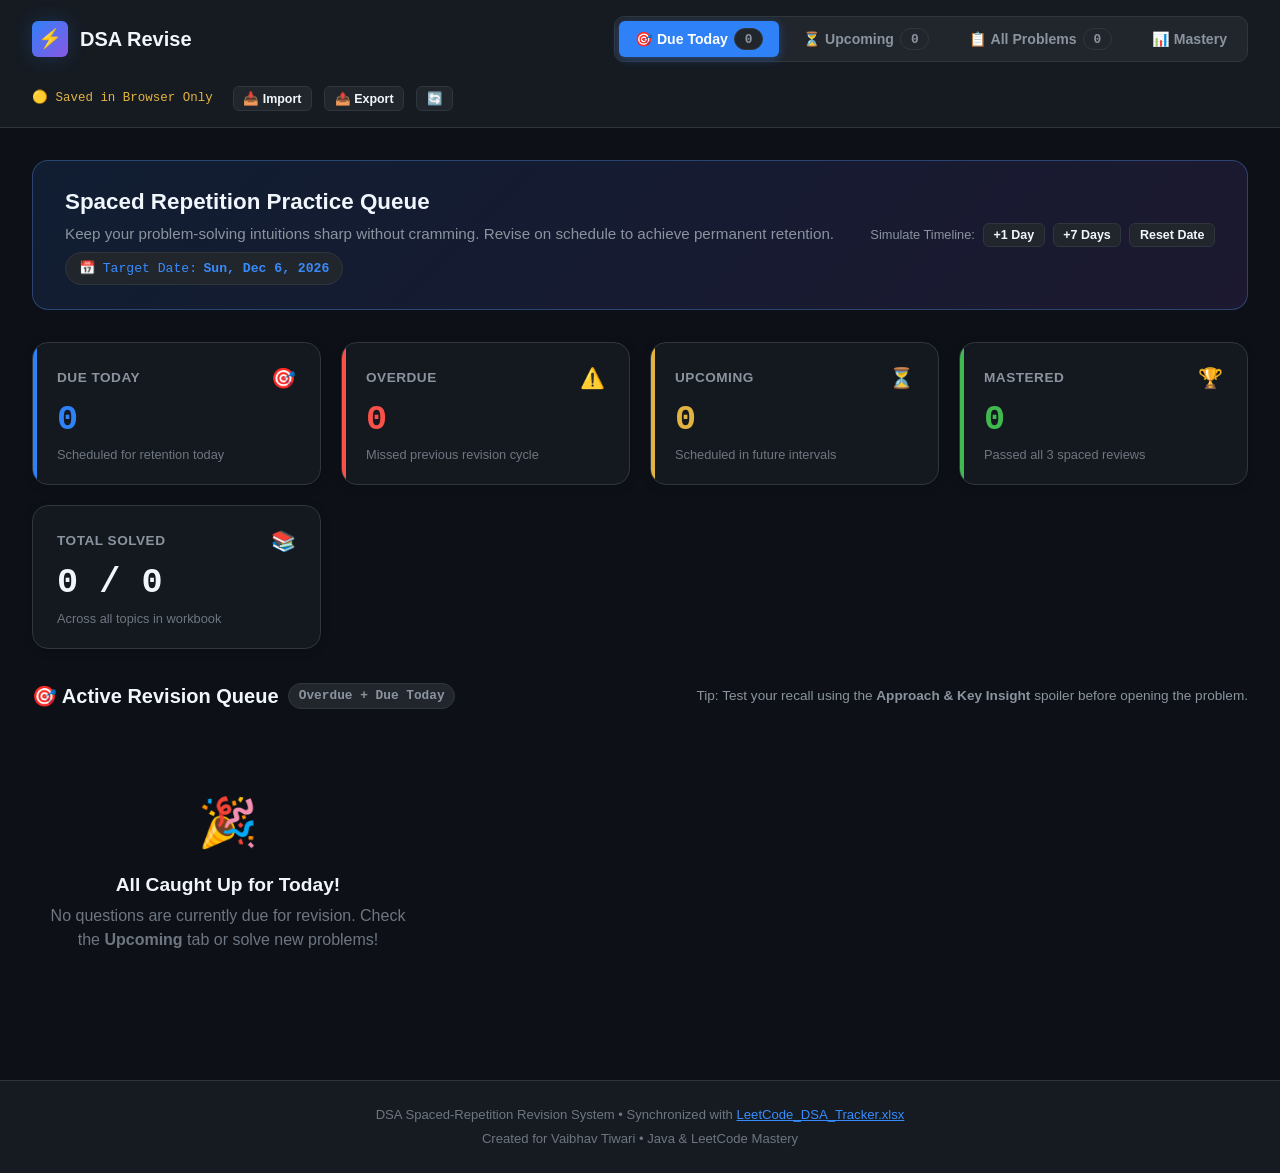
==== docs/index.html @ af5a24bb "Add DSA revision web application and GitHub Pages auto-deploy" ====
<!DOCTYPE html>
<html lang="en">
<head>
  <meta charset="UTF-8">
  <meta name="viewport" content="width=device-width, initial-scale=1.0">
  <title>DSA Revise • Spaced Repetition Practice</title>
  <link rel="stylesheet" href="style.css">
  <link rel="icon" href="data:image/svg+xml,<svg xmlns=%22http://www.w3.org/2000/svg%22 viewBox=%220 0 100 100%22><text y=%22.9em%22 font-size=%2290%22>⚡</text></svg>">
</head>
<body>

  <!-- Top Navigation -->
  <header>
    <div class="nav-container">
      <a href="#" class="brand">
        <div class="brand-icon">⚡</div>
        <span>DSA Revise</span>
      </a>

      <div class="nav-links">
        <button class="nav-btn active" data-tab="today">
          🎯 Due Today <span class="badge-count" id="today-count-badge">0</span>
        </button>
        <button class="nav-btn" data-tab="upcoming">
          ⏳ Upcoming <span class="badge-count" id="upcoming-count-badge">0</span>
        </button>
        <button class="nav-btn" data-tab="all">
          📋 All Problems <span class="badge-count" id="all-count-badge">0</span>
        </button>
        <button class="nav-btn" data-tab="analytics">
          📊 Mastery
        </button>
      </div>

      <div class="nav-actions">
        <span id="save-indicator" style="font-size: 0.78rem; font-family: var(--font-mono); color: var(--accent-green-bright); padding-right: 0.5rem;">🟢 Saved</span>
        <button class="btn btn-sm" id="btn-import-json" title="Import Progress JSON">📥 Import</button>
        <button class="btn btn-sm" id="btn-export-json" title="Export Backup JSON">📤 Export</button>
        <button class="btn btn-sm" id="btn-reset-data" title="Reset to initial Excel dataset" style="color: var(--text-muted);">🔄</button>
      </div>
    </div>
  </header>

  <!-- Main Content -->
  <main>
    <!-- Today Focus Banner -->
    <div class="focus-banner">
      <div class="focus-banner-text">
        <h2>Spaced Repetition Practice Queue</h2>
        <p>Keep your problem-solving intuitions sharp without cramming. Revise on schedule to achieve permanent retention.</p>
        <div class="date-badge">
          📅 Target Date: <strong id="current-date-display">Today</strong>
        </div>
      </div>

      <div style="display: flex; gap: 0.5rem; align-items: center; flex-wrap: wrap;">
        <span style="font-size: 0.8rem; color: var(--text-secondary);">Simulate Timeline:</span>
        <button class="btn btn-sm" id="btn-next-day">+1 Day</button>
        <button class="btn btn-sm" id="btn-next-week">+7 Days</button>
        <button class="btn btn-sm" id="btn-reset-date">Reset Date</button>
      </div>
    </div>

    <!-- Quick Stats Grid -->
    <div class="hero-grid">
      <div class="stat-card due">
        <div class="stat-header">
          <span class="stat-title">Due Today</span>
          <span class="stat-icon">🎯</span>
        </div>
        <div class="stat-value" id="stat-due-today" style="color: var(--accent-blue);">0</div>
        <div class="stat-desc">Scheduled for retention today</div>
      </div>

      <div class="stat-card overdue">
        <div class="stat-header">
          <span class="stat-title">Overdue</span>
          <span class="stat-icon">⚠️</span>
        </div>
        <div class="stat-value" id="stat-overdue" style="color: var(--accent-red-bright);">0</div>
        <div class="stat-desc">Missed previous revision cycle</div>
      </div>

      <div class="stat-card upcoming">
        <div class="stat-header">
          <span class="stat-title">Upcoming</span>
          <span class="stat-icon">⏳</span>
        </div>
        <div class="stat-value" id="stat-upcoming" style="color: var(--accent-orange-bright);">0</div>
        <div class="stat-desc">Scheduled in future intervals</div>
      </div>

      <div class="stat-card mastered">
        <div class="stat-header">
          <span class="stat-title">Mastered</span>
          <span class="stat-icon">🏆</span>
        </div>
        <div class="stat-value" id="stat-mastered" style="color: var(--accent-green-bright);">0</div>
        <div class="stat-desc">Passed all 3 spaced reviews</div>
      </div>

      <div class="stat-card">
        <div class="stat-header">
          <span class="stat-title">Total Solved</span>
          <span class="stat-icon">📚</span>
        </div>
        <div class="stat-value" id="stat-total-solved">0</div>
        <div class="stat-desc">Across all topics in workbook</div>
      </div>
    </div>

    <!-- TAB 1: Due Today Queue -->
    <section id="tab-today" class="tab-content active">
      <div class="section-header">
        <h3 class="section-title">
          <span>🎯 Active Revision Queue</span>
          <span class="badge-count">Overdue + Due Today</span>
        </h3>
        <p style="font-size: 0.85rem; color: var(--text-secondary);">
          Tip: Test your recall using the <strong>Approach & Key Insight</strong> spoiler before opening the problem.
        </p>
      </div>

      <div class="queue-grid" id="today-queue-container">
        <!-- Injected via JavaScript -->
      </div>
    </section>

    <!-- TAB 2: Upcoming Schedule -->
    <section id="tab-upcoming" class="tab-content">
      <div class="section-header">
        <h3 class="section-title">
          <span>⏳ Upcoming Spaced Schedule</span>
          <span class="badge-count">Future Intervals</span>
        </h3>
        <p style="font-size: 0.85rem; color: var(--text-secondary);">
          Sorted by soonest upcoming revision date.
        </p>
      </div>

      <div class="queue-grid" id="upcoming-container">
        <!-- Injected via JavaScript -->
      </div>
    </section>

    <!-- TAB 3: All Problems Table -->
    <section id="tab-all" class="tab-content">
      <div class="section-header">
        <h3 class="section-title">
          <span>📋 All 98 LeetCode Problems</span>
        </h3>
      </div>

      <!-- Filter Controls -->
      <div class="controls-bar">
        <div class="search-wrapper">
          <span class="search-icon">🔍</span>
          <input type="text" id="search-input" class="search-input" placeholder="Search problem name, subtopic, or algorithm...">
        </div>

        <div class="filter-group">
          <select id="filter-topic" class="select-input">
            <option value="ALL">All Topics</option>
          </select>

          <select id="filter-difficulty" class="select-input">
            <option value="ALL">All Difficulties</option>
            <option value="Easy">Easy</option>
            <option value="Medium">Medium</option>
            <option value="Hard">Hard</option>
          </select>

          <select id="filter-status" class="select-input">
            <option value="ALL">All Revision Statuses</option>
            <option value="DUE">Due Today / Overdue</option>
            <option value="UPCOMING">Upcoming</option>
            <option value="MASTERED">Mastered</option>
            <option value="UNSOLVED">Not Solved Yet</option>
          </select>
        </div>
      </div>

      <!-- Table -->
      <div class="table-container">
        <table>
          <thead>
            <tr>
              <th style="width: 50px;">#</th>
              <th>Topic & Concept</th>
              <th>Problem Name</th>
              <th>Difficulty</th>
              <th>Algorithm Used</th>
              <th>Revision Status</th>
              <th>Revision Dates</th>
              <th>Action</th>
            </tr>
          </thead>
          <tbody id="problems-tbody">
            <!-- Injected via JavaScript -->
          </tbody>
        </table>
      </div>
    </section>

    <!-- TAB 4: Analytics -->
    <section id="tab-analytics" class="tab-content">
      <div class="section-header">
        <h3 class="section-title">
          <span>📊 Mastery & Topic Retention Breakdown</span>
        </h3>
      </div>

      <div id="analytics-container">
        <!-- Injected via JavaScript -->
      </div>
    </section>
  </main>

  <!-- Notes Modal -->
  <div class="modal-overlay" id="notes-modal">
    <div class="modal-card">
      <div class="modal-header">
        <h3 id="notes-modal-title">Problem Notes</h3>
        <button class="modal-close">&times;</button>
      </div>
      <div class="modal-body">
        <p style="font-size: 0.85rem; color: var(--text-secondary);">
          Record personal edge cases, key invariants, or time/space intuition:
        </p>
        <textarea id="notes-modal-textarea" class="modal-textarea" placeholder="e.g., Remember to handle single-character strings; uses two pointers from left and right..."></textarea>
        <div style="display: flex; justify-content: flex-end; gap: 0.5rem;">
          <button class="btn btn-primary" id="notes-modal-save">Save Notes</button>
        </div>
      </div>
    </div>
  </div>

  <!-- Import Modal -->
  <div class="modal-overlay" id="import-modal">
    <div class="modal-card">
      <div class="modal-header">
        <h3>Import Progress JSON</h3>
        <button class="modal-close">&times;</button>
      </div>
      <div class="modal-body">
        <p style="font-size: 0.85rem; color: var(--text-secondary);">
          Paste your JSON progress backup or platform export below. It supports both full backup exports and phase progress schemas:
        </p>
        <textarea id="import-textarea" class="modal-textarea" placeholder='{"version": 3, "progress": { ... }}'></textarea>
        <div style="display: flex; justify-content: flex-end; gap: 0.5rem;">
          <button class="btn btn-primary" id="btn-submit-import">Import & Apply</button>
        </div>
      </div>
    </div>
  </div>

  <!-- Footer -->
  <footer>
    <p>
      DSA Spaced-Repetition Revision System • Synchronized with <a href="../LeetCode_DSA_Tracker.xlsx" style="color: var(--accent-blue-hover);">LeetCode_DSA_Tracker.xlsx</a>
    </p>
    <p style="margin-top: 0.3rem; color: var(--text-muted);">
      Created for Vaibhav Tiwari • Java & LeetCode Mastery
    </p>
  </footer>

  <!-- Bundled Problems Dataset & Engine -->
  <script src="problems_data.js"></script>
  <script src="app.js"></script>
</body>
</html>
---- docs/style.css ----
:root {
  --bg-primary: #0d1117;
  --bg-secondary: #161b22;
  --bg-tertiary: #21262d;
  --bg-card: rgba(22, 27, 34, 0.85);
  --border-color: #30363d;
  --border-focus: #58a6ff;
  --text-primary: #f0f6fc;
  --text-secondary: #8b949e;
  --text-muted: #6e7681;
  --accent-blue: #2f81f7;
  --accent-blue-hover: #388bfd;
  --accent-blue-subtle: rgba(56, 139, 253, 0.15);
  --accent-green: #238636;
  --accent-green-bright: #3fb950;
  --accent-green-subtle: rgba(46, 160, 67, 0.15);
  --accent-orange: #d29922;
  --accent-orange-bright: #e3b341;
  --accent-orange-subtle: rgba(210, 153, 34, 0.15);
  --accent-red: #da3633;
  --accent-red-bright: #f85149;
  --accent-red-subtle: rgba(248, 81, 73, 0.15);
  --accent-purple: #8957e5;
  --accent-purple-subtle: rgba(163, 113, 247, 0.15);
  --accent-gold: #f1e05a;
  --radius-sm: 6px;
  --radius-md: 10px;
  --radius-lg: 16px;
  --shadow-sm: 0 2px 8px rgba(0, 0, 0, 0.25);
  --shadow-md: 0 8px 24px rgba(0, 0, 0, 0.35);
  --shadow-glow: 0 0 20px rgba(56, 139, 253, 0.2);
  --font-sans: -apple-system, BlinkMacSystemFont, "Segoe UI", Roboto, "Helvetica Neue", Arial, sans-serif;
  --font-mono: ui-monospace, SFMono-Regular, "SF Mono", Menlo, Consolas, "Liberation Mono", monospace;
}

* {
  box-sizing: border-box;
  margin: 0;
  padding: 0;
}

body {
  background-color: var(--bg-primary);
  color: var(--text-primary);
  font-family: var(--font-sans);
  line-height: 1.5;
  min-height: 100vh;
  display: flex;
  flex-direction: column;
}

/* Header */
header {
  background: var(--bg-secondary);
  border-bottom: 1px solid var(--border-color);
  padding: 1rem 2rem;
  position: sticky;
  top: 0;
  z-index: 100;
  backdrop-filter: blur(12px);
}

.nav-container {
  max-width: 1400px;
  margin: 0 auto;
  display: flex;
  justify-content: space-between;
  align-items: center;
  gap: 1.5rem;
  flex-wrap: wrap;
}

.brand {
  display: flex;
  align-items: center;
  gap: 0.75rem;
  font-size: 1.25rem;
  font-weight: 700;
  color: var(--text-primary);
  text-decoration: none;
}

.brand-icon {
  background: linear-gradient(135deg, #2f81f7, #8957e5);
  width: 36px;
  height: 36px;
  border-radius: var(--radius-sm);
  display: flex;
  align-items: center;
  justify-content: center;
  font-size: 1.2rem;
  box-shadow: var(--shadow-glow);
}

.nav-links {
  display: flex;
  align-items: center;
  gap: 0.5rem;
  background: var(--bg-tertiary);
  padding: 4px;
  border-radius: var(--radius-md);
  border: 1px solid var(--border-color);
}

.nav-btn {
  background: transparent;
  border: none;
  color: var(--text-secondary);
  padding: 0.45rem 1rem;
  border-radius: var(--radius-sm);
  font-weight: 600;
  font-size: 0.88rem;
  cursor: pointer;
  transition: all 0.2s ease;
  display: flex;
  align-items: center;
  gap: 0.4rem;
}

.nav-btn:hover {
  color: var(--text-primary);
}

.nav-btn.active {
  background: var(--accent-blue);
  color: #fff;
  box-shadow: 0 2px 8px rgba(47, 129, 247, 0.4);
}

.nav-actions {
  display: flex;
  align-items: center;
  gap: 0.75rem;
}

.btn {
  background: var(--bg-tertiary);
  color: var(--text-primary);
  border: 1px solid var(--border-color);
  padding: 0.5rem 0.9rem;
  border-radius: var(--radius-sm);
  font-size: 0.88rem;
  font-weight: 600;
  cursor: pointer;
  display: inline-flex;
  align-items: center;
  gap: 0.4rem;
  transition: all 0.2s ease;
  text-decoration: none;
}

.btn:hover {
  background: #30363d;
  border-color: #8b949e;
}

.btn-primary {
  background: var(--accent-blue);
  border-color: rgba(240, 246, 252, 0.1);
  color: #ffffff;
}

.btn-primary:hover {
  background: var(--accent-blue-hover);
}

.btn-success {
  background: var(--accent-green);
  color: #ffffff;
  border-color: transparent;
}

.btn-success:hover {
  background: var(--accent-green-bright);
}

.btn-sm {
  padding: 0.25rem 0.6rem;
  font-size: 0.78rem;
}

/* Layout */
main {
  flex: 1;
  max-width: 1400px;
  width: 100%;
  margin: 0 auto;
  padding: 2rem;
}

/* Stats / Hero Grid */
.hero-grid {
  display: grid;
  grid-template-columns: repeat(auto-fit, minmax(240px, 1fr));
  gap: 1.25rem;
  margin-bottom: 2rem;
}

.stat-card {
  background: var(--bg-card);
  border: 1px solid var(--border-color);
  border-radius: var(--radius-lg);
  padding: 1.25rem 1.5rem;
  position: relative;
  overflow: hidden;
  box-shadow: var(--shadow-sm);
  transition: transform 0.2s ease, border-color 0.2s ease;
}

.stat-card:hover {
  transform: translateY(-2px);
  border-color: #58a6ff;
}

.stat-card::before {
  content: "";
  position: absolute;
  top: 0;
  left: 0;
  width: 4px;
  height: 100%;
}

.stat-card.due::before { background: var(--accent-blue); }
.stat-card.overdue::before { background: var(--accent-red-bright); }
.stat-card.upcoming::before { background: var(--accent-orange-bright); }
.stat-card.mastered::before { background: var(--accent-green-bright); }

.stat-header {
  display: flex;
  justify-content: space-between;
  align-items: center;
  margin-bottom: 0.5rem;
}

.stat-title {
  color: var(--text-secondary);
  font-size: 0.85rem;
  font-weight: 600;
  text-transform: uppercase;
  letter-spacing: 0.5px;
}

.stat-icon {
  font-size: 1.25rem;
}

.stat-value {
  font-size: 2.2rem;
  font-weight: 800;
  line-height: 1.1;
  margin-bottom: 0.35rem;
  font-family: var(--font-mono);
}

.stat-desc {
  color: var(--text-muted);
  font-size: 0.8rem;
}

/* Today Revision Focus Banner */
.focus-banner {
  background: linear-gradient(135deg, rgba(47, 129, 247, 0.12), rgba(137, 87, 229, 0.12));
  border: 1px solid rgba(88, 166, 255, 0.3);
  border-radius: var(--radius-lg);
  padding: 1.5rem 2rem;
  margin-bottom: 2rem;
  display: flex;
  justify-content: space-between;
  align-items: center;
  gap: 1.5rem;
  flex-wrap: wrap;
}

.focus-banner-text h2 {
  font-size: 1.4rem;
  font-weight: 700;
  margin-bottom: 0.25rem;
}

.focus-banner-text p {
  color: var(--text-secondary);
  font-size: 0.95rem;
}

.date-badge {
  display: inline-flex;
  align-items: center;
  gap: 0.4rem;
  background: var(--bg-tertiary);
  border: 1px solid var(--border-color);
  padding: 0.35rem 0.8rem;
  border-radius: 999px;
  font-size: 0.82rem;
  font-family: var(--font-mono);
  color: var(--accent-blue-hover);
  margin-top: 0.4rem;
}

/* Tab Sections */
.tab-content {
  display: none;
}

.tab-content.active {
  display: block;
}

/* Section Header */
.section-header {
  display: flex;
  justify-content: space-between;
  align-items: center;
  margin-bottom: 1.25rem;
  flex-wrap: wrap;
  gap: 1rem;
}

.section-title {
  font-size: 1.25rem;
  font-weight: 700;
  display: flex;
  align-items: center;
  gap: 0.6rem;
}

.badge-count {
  background: var(--bg-tertiary);
  border: 1px solid var(--border-color);
  color: var(--text-secondary);
  font-size: 0.8rem;
  padding: 0.15rem 0.6rem;
  border-radius: 999px;
  font-family: var(--font-mono);
}

/* Filter Controls */
.controls-bar {
  background: var(--bg-secondary);
  border: 1px solid var(--border-color);
  border-radius: var(--radius-md);
  padding: 1rem;
  margin-bottom: 1.5rem;
  display: flex;
  gap: 1rem;
  flex-wrap: wrap;
  align-items: center;
}

.search-wrapper {
  flex: 1;
  min-width: 240px;
  position: relative;
}

.search-input {
  width: 100%;
  background: var(--bg-tertiary);
  border: 1px solid var(--border-color);
  color: var(--text-primary);
  padding: 0.55rem 1rem 0.55rem 2.2rem;
  border-radius: var(--radius-sm);
  font-size: 0.9rem;
  outline: none;
  transition: border-color 0.2s ease;
}

.search-input:focus {
  border-color: var(--border-focus);
}

.search-icon {
  position: absolute;
  left: 0.75rem;
  top: 50%;
  transform: translateY(-50%);
  color: var(--text-muted);
  font-size: 0.9rem;
}

.filter-group {
  display: flex;
  gap: 0.5rem;
  align-items: center;
  flex-wrap: wrap;
}

.select-input {
  background: var(--bg-tertiary);
  border: 1px solid var(--border-color);
  color: var(--text-primary);
  padding: 0.55rem 0.8rem;
  border-radius: var(--radius-sm);
  font-size: 0.88rem;
  outline: none;
  cursor: pointer;
}

.select-input:focus {
  border-color: var(--border-focus);
}

/* Problem Cards Queue */
.queue-grid {
  display: grid;
  grid-template-columns: repeat(auto-fill, minmax(360px, 1fr));
  gap: 1.25rem;
  margin-bottom: 2.5rem;
}

.problem-card {
  background: var(--bg-card);
  border: 1px solid var(--border-color);
  border-radius: var(--radius-md);
  padding: 1.25rem;
  display: flex;
  flex-direction: column;
  justify-content: space-between;
  gap: 1rem;
  box-shadow: var(--shadow-sm);
  position: relative;
  transition: border-color 0.2s, transform 0.2s;
}

.problem-card:hover {
  border-color: #58a6ff;
  transform: translateY(-2px);
}

.problem-card.card-overdue {
  border-left: 4px solid var(--accent-red-bright);
}

.problem-card.card-due-today {
  border-left: 4px solid var(--accent-blue);
}

.problem-card.card-upcoming {
  border-left: 4px solid var(--accent-orange);
}

.problem-card.card-mastered {
  border-left: 4px solid var(--accent-green-bright);
}

.card-top {
  display: flex;
  justify-content: space-between;
  align-items: flex-start;
  gap: 0.75rem;
}

.problem-meta {
  display: flex;
  gap: 0.4rem;
  flex-wrap: wrap;
  align-items: center;
  margin-bottom: 0.4rem;
}

.tag {
  font-size: 0.72rem;
  font-weight: 700;
  padding: 0.15rem 0.5rem;
  border-radius: 999px;
  text-transform: uppercase;
  letter-spacing: 0.4px;
}

.tag-easy {
  background: var(--accent-green-subtle);
  color: var(--accent-green-bright);
  border: 1px solid rgba(46, 160, 67, 0.3);
}

.tag-medium {
  background: var(--accent-orange-subtle);
  color: var(--accent-orange-bright);
  border: 1px solid rgba(210, 153, 34, 0.3);
}

.tag-hard {
  background: var(--accent-red-subtle);
  color: var(--accent-red-bright);
  border: 1px solid rgba(248, 81, 73, 0.3);
}

.tag-topic {
  background: var(--bg-tertiary);
  color: var(--text-secondary);
  border: 1px solid var(--border-color);
  font-weight: 600;
  text-transform: none;
}

.tag-stage {
  background: var(--accent-blue-subtle);
  color: var(--accent-blue-hover);
  border: 1px solid rgba(56, 139, 253, 0.3);
}

.problem-title {
  font-size: 1.05rem;
  font-weight: 700;
  color: var(--text-primary);
  margin-bottom: 0.3rem;
  line-height: 1.35;
}

.problem-title a {
  color: inherit;
  text-decoration: none;
}

.problem-title a:hover {
  color: var(--accent-blue-hover);
  text-decoration: underline;
}

.subtopic-text {
  font-size: 0.82rem;
  color: var(--text-muted);
}

/* Active Recall Spoiler Box */
.recall-box {
  background: var(--bg-tertiary);
  border: 1px dashed var(--border-color);
  border-radius: var(--radius-sm);
  padding: 0.65rem 0.85rem;
  margin: 0.5rem 0;
  font-size: 0.85rem;
}

.recall-trigger {
  color: var(--accent-blue-hover);
  cursor: pointer;
  font-weight: 600;
  display: flex;
  align-items: center;
  justify-content: space-between;
  user-select: none;
}

.recall-content {
  margin-top: 0.5rem;
  padding-top: 0.5rem;
  border-top: 1px solid var(--border-color);
  color: var(--text-primary);
  display: none;
}

.recall-content.revealed {
  display: block;
}

.recall-algo {
  font-family: var(--font-mono);
  color: var(--accent-orange-bright);
  font-size: 0.82rem;
}

/* Revision Status Timeline */
.revision-stages {
  display: flex;
  gap: 0.35rem;
  margin: 0.5rem 0;
}

.stage-pill {
  flex: 1;
  text-align: center;
  padding: 0.25rem 0.2rem;
  border-radius: var(--radius-sm);
  font-size: 0.72rem;
  font-weight: 600;
  background: var(--bg-tertiary);
  color: var(--text-muted);
  border: 1px solid var(--border-color);
}

.stage-pill.done {
  background: var(--accent-green-subtle);
  color: var(--accent-green-bright);
  border-color: rgba(63, 185, 80, 0.4);
}

.stage-pill.current {
  background: var(--accent-blue-subtle);
  color: var(--accent-blue-hover);
  border-color: rgba(56, 139, 253, 0.4);
}

/* Card Actions */
.card-actions {
  display: flex;
  gap: 0.5rem;
  align-items: center;
  flex-wrap: wrap;
  padding-top: 0.5rem;
  border-top: 1px solid var(--border-color);
}

/* Table View */
.table-container {
  background: var(--bg-secondary);
  border: 1px solid var(--border-color);
  border-radius: var(--radius-md);
  overflow-x: auto;
  box-shadow: var(--shadow-sm);
}

table {
  width: 100%;
  border-collapse: collapse;
  text-align: left;
  font-size: 0.88rem;
}

th {
  background: var(--bg-tertiary);
  color: var(--text-secondary);
  padding: 0.75rem 1rem;
  font-weight: 600;
  border-bottom: 1px solid var(--border-color);
  position: sticky;
  top: 0;
  white-space: nowrap;
}

td {
  padding: 0.75rem 1rem;
  border-bottom: 1px solid var(--border-color);
  vertical-align: middle;
}

tr:hover td {
  background: rgba(255, 255, 255, 0.02);
}

/* Modal */
.modal-overlay {
  position: fixed;
  top: 0;
  left: 0;
  right: 0;
  bottom: 0;
  background: rgba(0, 0, 0, 0.7);
  display: none;
  align-items: center;
  justify-content: center;
  z-index: 1000;
  padding: 1rem;
  backdrop-filter: blur(4px);
}

.modal-overlay.open {
  display: flex;
}

.modal-card {
  background: var(--bg-secondary);
  border: 1px solid var(--border-color);
  border-radius: var(--radius-lg);
  max-width: 600px;
  width: 100%;
  max-height: 90vh;
  display: flex;
  flex-direction: column;
  overflow: hidden;
  box-shadow: var(--shadow-md);
}

.modal-header {
  padding: 1.25rem 1.5rem;
  border-bottom: 1px solid var(--border-color);
  display: flex;
  justify-content: space-between;
  align-items: center;
}

.modal-header h3 {
  font-size: 1.15rem;
  font-weight: 700;
}

.modal-close {
  background: transparent;
  border: none;
  color: var(--text-secondary);
  font-size: 1.25rem;
  cursor: pointer;
}

.modal-body {
  padding: 1.5rem;
  overflow-y: auto;
  display: flex;
  flex-direction: column;
  gap: 1rem;
}

.modal-textarea {
  width: 100%;
  height: 200px;
  background: var(--bg-tertiary);
  border: 1px solid var(--border-color);
  border-radius: var(--radius-sm);
  color: var(--text-primary);
  font-family: var(--font-mono);
  font-size: 0.85rem;
  padding: 0.75rem;
  resize: vertical;
}

/* Empty State */
.empty-state {
  text-align: center;
  padding: 3.5rem 1rem;
  color: var(--text-muted);
}

.empty-icon {
  font-size: 3rem;
  margin-bottom: 0.75rem;
  color: var(--accent-green-bright);
}

.empty-title {
  font-size: 1.2rem;
  font-weight: 700;
  color: var(--text-primary);
  margin-bottom: 0.25rem;
}

/* Toast notifications */
.toast-container {
  position: fixed;
  bottom: 2rem;
  right: 2rem;
  display: flex;
  flex-direction: column;
  gap: 0.5rem;
  z-index: 2000;
}

.toast {
  background: var(--bg-tertiary);
  color: var(--text-primary);
  border: 1px solid var(--border-color);
  border-left: 4px solid var(--accent-blue);
  padding: 0.75rem 1.25rem;
  border-radius: var(--radius-sm);
  box-shadow: var(--shadow-md);
  font-size: 0.88rem;
  animation: slideIn 0.25s ease forwards;
}

@keyframes slideIn {
  from { transform: translateX(100%); opacity: 0; }
  to { transform: translateX(0); opacity: 1; }
}

/* Footer */
footer {
  border-top: 1px solid var(--border-color);
  padding: 1.5rem;
  text-align: center;
  font-size: 0.82rem;
  color: var(--text-muted);
  background: var(--bg-secondary);
}
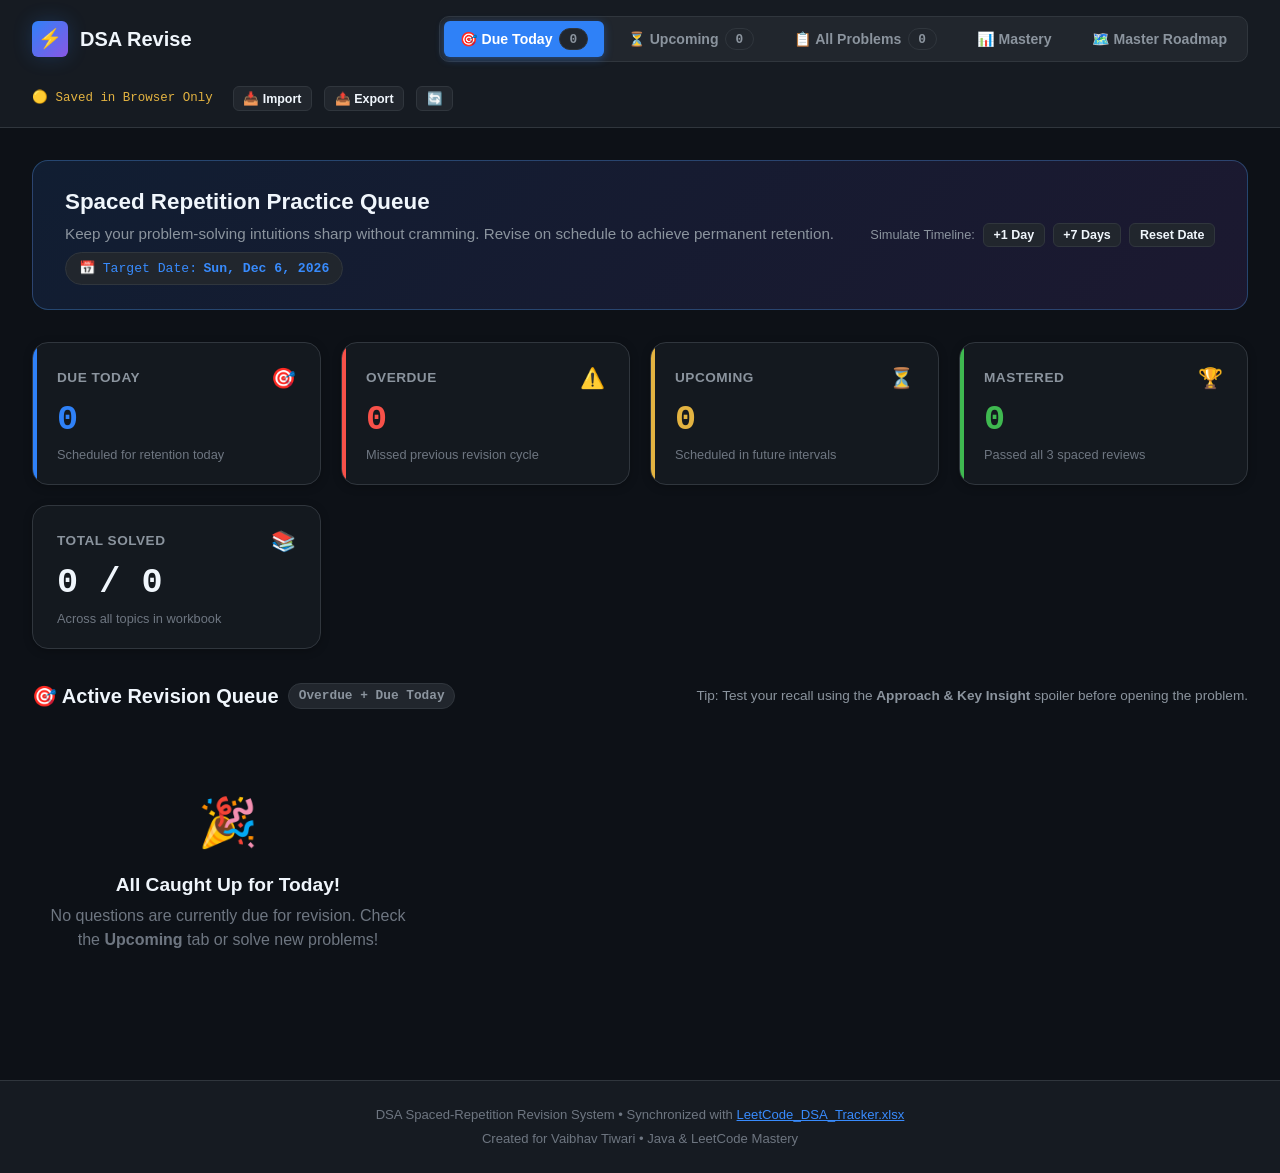
==== commit e2476549: "Add Pepcoding Master DSA Roadmap with 550 LeetCode Practice Questions" ====
--- a/docs/index.html
+++ b/docs/index.html
@@ -30,6 +30,9 @@
         <button class="nav-btn" data-tab="analytics">
           📊 Mastery
         </button>
+        <a href="roadmap.html" class="nav-btn" style="text-decoration: none; display: inline-flex; align-items: center; gap: 5px;">
+          🗺️ Master Roadmap
+        </a>
       </div>
 
       <div class="nav-actions">
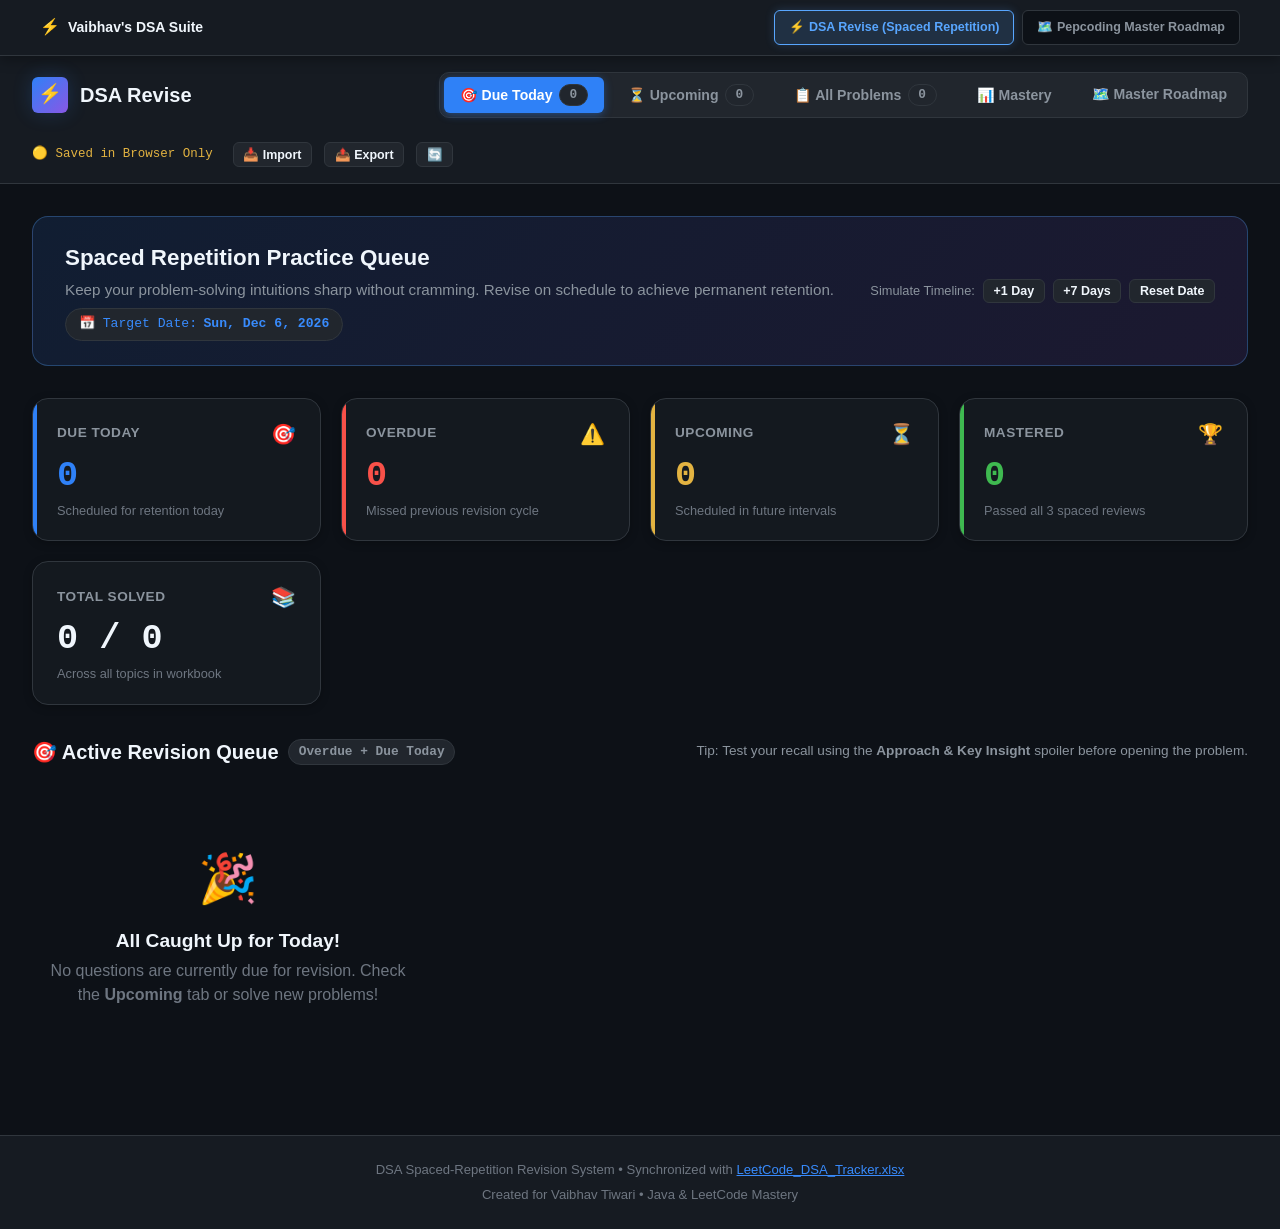
==== commit 3f8b64b5: "Fix practice drawer clicks, add persistent top suite switcher and Expand All toggle" ====
--- a/docs/index.html
+++ b/docs/index.html
@@ -6,8 +6,90 @@
   <title>DSA Revise • Spaced Repetition Practice</title>
   <link rel="stylesheet" href="style.css">
   <link rel="icon" href="data:image/svg+xml,<svg xmlns=%22http://www.w3.org/2000/svg%22 viewBox=%220 0 100 100%22><text y=%22.9em%22 font-size=%2290%22>⚡</text></svg>">
+<style>
+/* Top Sticky Suite Switcher */
+.global-site-switcher {
+  background: #161b22;
+  border-bottom: 1px solid #30363d;
+  padding: 10px 18px;
+  position: sticky;
+  top: 0;
+  left: 0;
+  right: 0;
+  width: 100%;
+  z-index: 9999;
+  box-shadow: 0 4px 12px rgba(0,0,0,0.3);
+}
+.site-switcher-inner {
+  max-width: 1200px;
+  margin: 0 auto;
+  display: flex;
+  justify-content: space-between;
+  align-items: center;
+  flex-wrap: wrap;
+  gap: 12px;
+}
+.switcher-brand {
+  display: flex;
+  align-items: center;
+  gap: 8px;
+  font-family: -apple-system, BlinkMacSystemFont, 'Segoe UI', Roboto, sans-serif;
+  font-weight: 700;
+  font-size: 14px;
+  color: #f0f6fc;
+}
+.switcher-brand span.spark { color: #58a6ff; font-size: 16px; }
+.switcher-tabs {
+  display: flex;
+  gap: 8px;
+  flex-wrap: wrap;
+}
+.switcher-tab {
+  text-decoration: none;
+  font-family: -apple-system, BlinkMacSystemFont, 'Segoe UI', Roboto, sans-serif;
+  font-size: 12.5px;
+  font-weight: 600;
+  padding: 7px 14px;
+  border-radius: 6px;
+  color: #8b949e;
+  background: #0d1117;
+  border: 1px solid #30363d;
+  transition: all 0.2s ease;
+  display: inline-flex;
+  align-items: center;
+  gap: 6px;
+}
+.switcher-tab:hover {
+  color: #f0f6fc;
+  border-color: #58a6ff;
+  background: rgba(88, 166, 255, 0.08);
+}
+.switcher-tab.active {
+  background: rgba(88, 166, 255, 0.15);
+  border-color: #58a6ff;
+  color: #58a6ff;
+  box-shadow: 0 0 10px rgba(88, 166, 255, 0.2);
+}
+</style>
 </head>
 <body>
+<nav class="global-site-switcher">
+  <div class="site-switcher-inner">
+    <div class="switcher-brand">
+      <span class="spark">⚡</span>
+      <span>Vaibhav's DSA Suite</span>
+    </div>
+    <div class="switcher-tabs">
+      <a href="index.html" class="switcher-tab active" title="Spaced Repetition Flashcard Queue">
+        ⚡ DSA Revise (Spaced Repetition)
+      </a>
+      <a href="roadmap.html" class="switcher-tab" title="777 Pepcoding Videos + 550 LeetCode Practice Questions">
+        🗺️ Pepcoding Master Roadmap
+      </a>
+    </div>
+  </div>
+</nav>
+
 
   <!-- Top Navigation -->
   <header>
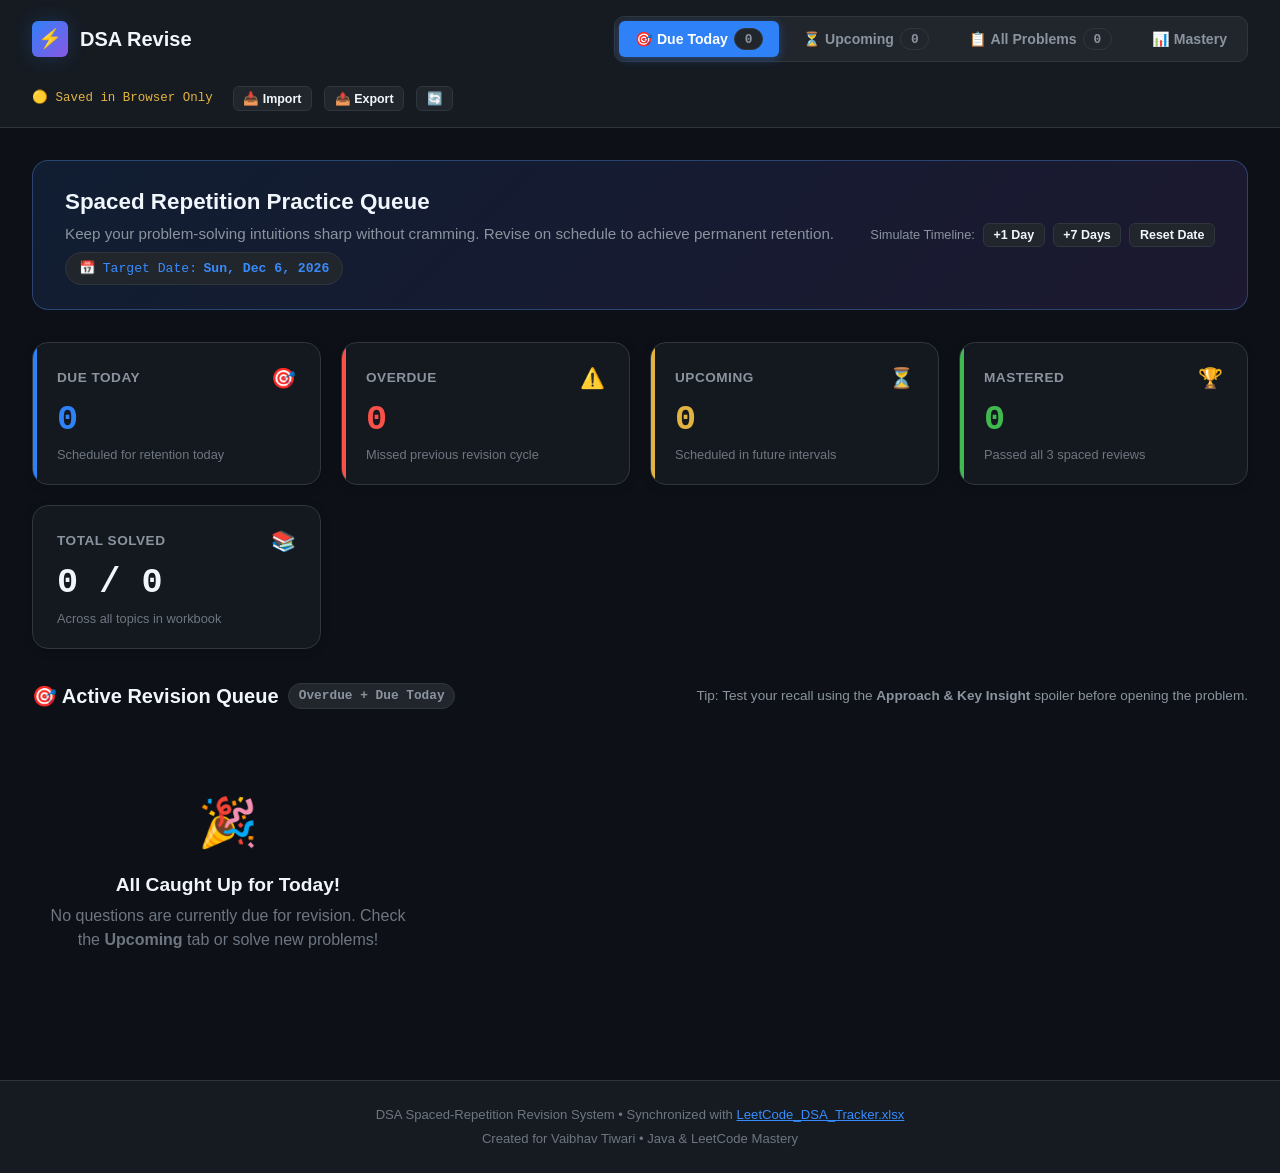
==== commit fade9715: "Revert "Add Pepcoding Master DSA Roadmap with 550 LeetCode Practice Questions" This reverts commit e" ====
--- a/docs/index.html
+++ b/docs/index.html
@@ -6,90 +6,8 @@
   <title>DSA Revise • Spaced Repetition Practice</title>
   <link rel="stylesheet" href="style.css">
   <link rel="icon" href="data:image/svg+xml,<svg xmlns=%22http://www.w3.org/2000/svg%22 viewBox=%220 0 100 100%22><text y=%22.9em%22 font-size=%2290%22>⚡</text></svg>">
-<style>
-/* Top Sticky Suite Switcher */
-.global-site-switcher {
-  background: #161b22;
-  border-bottom: 1px solid #30363d;
-  padding: 10px 18px;
-  position: sticky;
-  top: 0;
-  left: 0;
-  right: 0;
-  width: 100%;
-  z-index: 9999;
-  box-shadow: 0 4px 12px rgba(0,0,0,0.3);
-}
-.site-switcher-inner {
-  max-width: 1200px;
-  margin: 0 auto;
-  display: flex;
-  justify-content: space-between;
-  align-items: center;
-  flex-wrap: wrap;
-  gap: 12px;
-}
-.switcher-brand {
-  display: flex;
-  align-items: center;
-  gap: 8px;
-  font-family: -apple-system, BlinkMacSystemFont, 'Segoe UI', Roboto, sans-serif;
-  font-weight: 700;
-  font-size: 14px;
-  color: #f0f6fc;
-}
-.switcher-brand span.spark { color: #58a6ff; font-size: 16px; }
-.switcher-tabs {
-  display: flex;
-  gap: 8px;
-  flex-wrap: wrap;
-}
-.switcher-tab {
-  text-decoration: none;
-  font-family: -apple-system, BlinkMacSystemFont, 'Segoe UI', Roboto, sans-serif;
-  font-size: 12.5px;
-  font-weight: 600;
-  padding: 7px 14px;
-  border-radius: 6px;
-  color: #8b949e;
-  background: #0d1117;
-  border: 1px solid #30363d;
-  transition: all 0.2s ease;
-  display: inline-flex;
-  align-items: center;
-  gap: 6px;
-}
-.switcher-tab:hover {
-  color: #f0f6fc;
-  border-color: #58a6ff;
-  background: rgba(88, 166, 255, 0.08);
-}
-.switcher-tab.active {
-  background: rgba(88, 166, 255, 0.15);
-  border-color: #58a6ff;
-  color: #58a6ff;
-  box-shadow: 0 0 10px rgba(88, 166, 255, 0.2);
-}
-</style>
 </head>
 <body>
-<nav class="global-site-switcher">
-  <div class="site-switcher-inner">
-    <div class="switcher-brand">
-      <span class="spark">⚡</span>
-      <span>Vaibhav's DSA Suite</span>
-    </div>
-    <div class="switcher-tabs">
-      <a href="index.html" class="switcher-tab active" title="Spaced Repetition Flashcard Queue">
-        ⚡ DSA Revise (Spaced Repetition)
-      </a>
-      <a href="roadmap.html" class="switcher-tab" title="777 Pepcoding Videos + 550 LeetCode Practice Questions">
-        🗺️ Pepcoding Master Roadmap
-      </a>
-    </div>
-  </div>
-</nav>
-
 
   <!-- Top Navigation -->
   <header>
@@ -112,9 +30,6 @@
         <button class="nav-btn" data-tab="analytics">
           📊 Mastery
         </button>
-        <a href="roadmap.html" class="nav-btn" style="text-decoration: none; display: inline-flex; align-items: center; gap: 5px;">
-          🗺️ Master Roadmap
-        </a>
       </div>
 
       <div class="nav-actions">
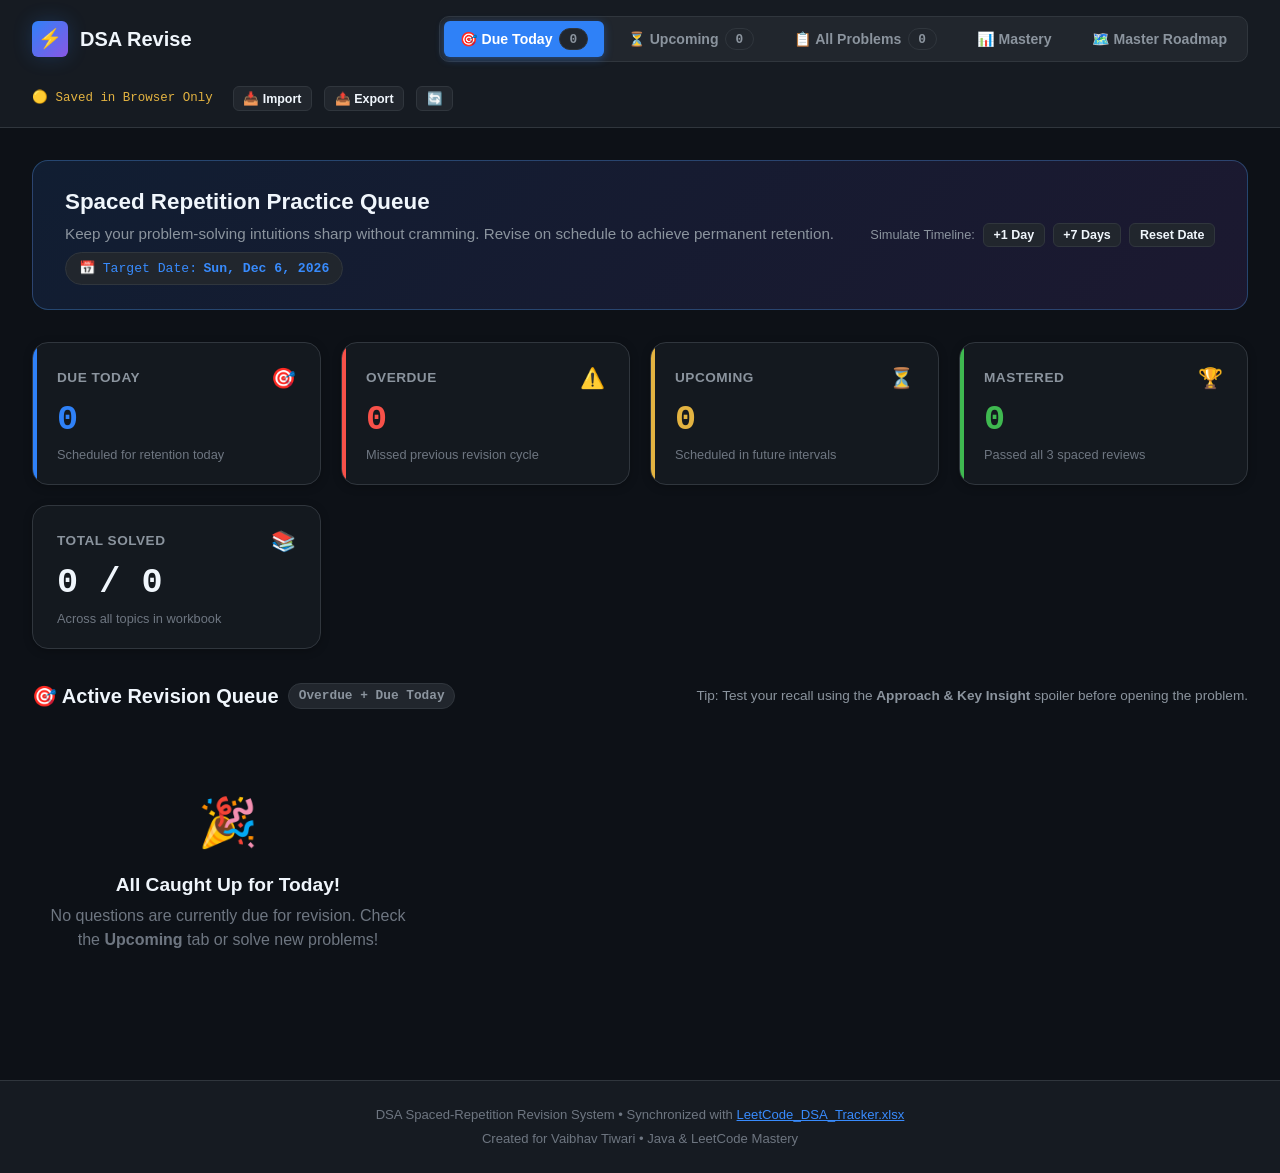
==== commit 3a9f8de1: "Revert "Fix practice drawer clicks, add persistent top suite switcher and Expand All toggle" This re" ====
--- a/docs/index.html
+++ b/docs/index.html
@@ -30,6 +30,9 @@
         <button class="nav-btn" data-tab="analytics">
           📊 Mastery
         </button>
+        <a href="roadmap.html" class="nav-btn" style="text-decoration: none; display: inline-flex; align-items: center; gap: 5px;">
+          🗺️ Master Roadmap
+        </a>
       </div>
 
       <div class="nav-actions">
